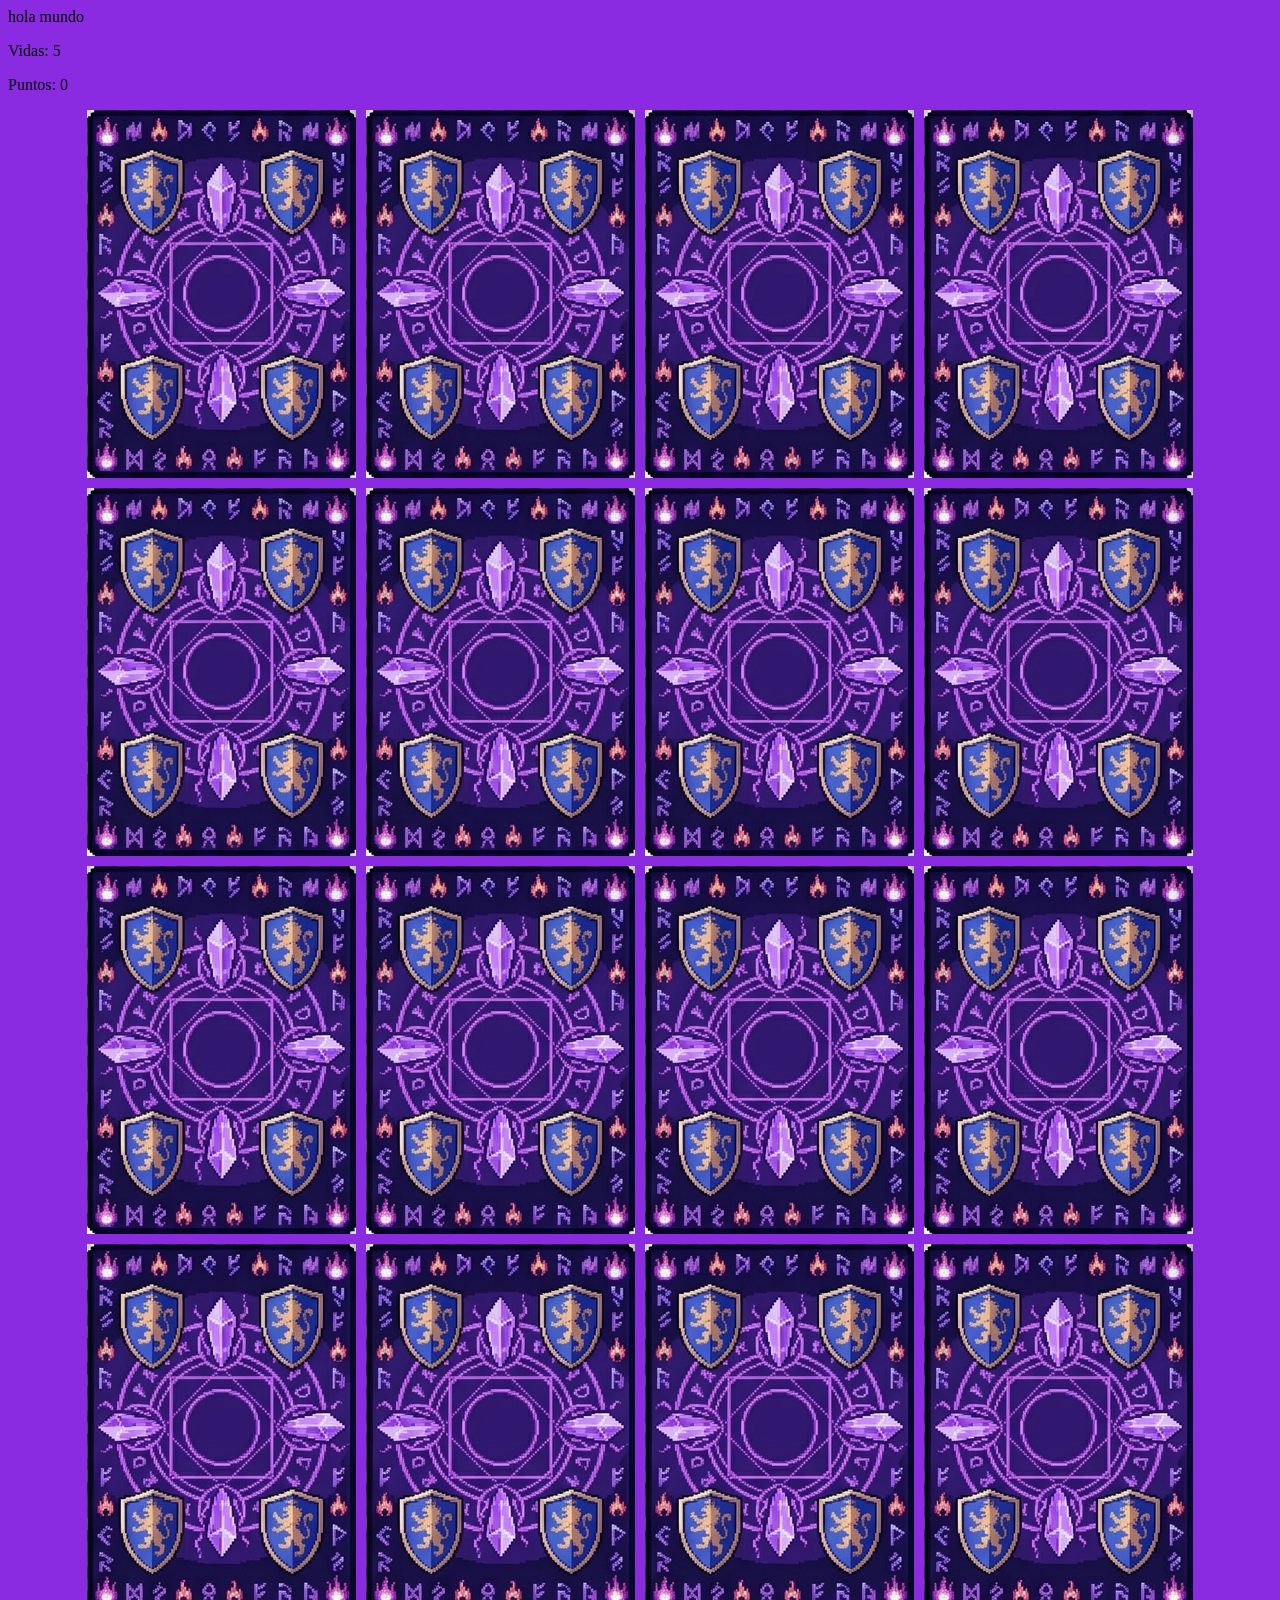
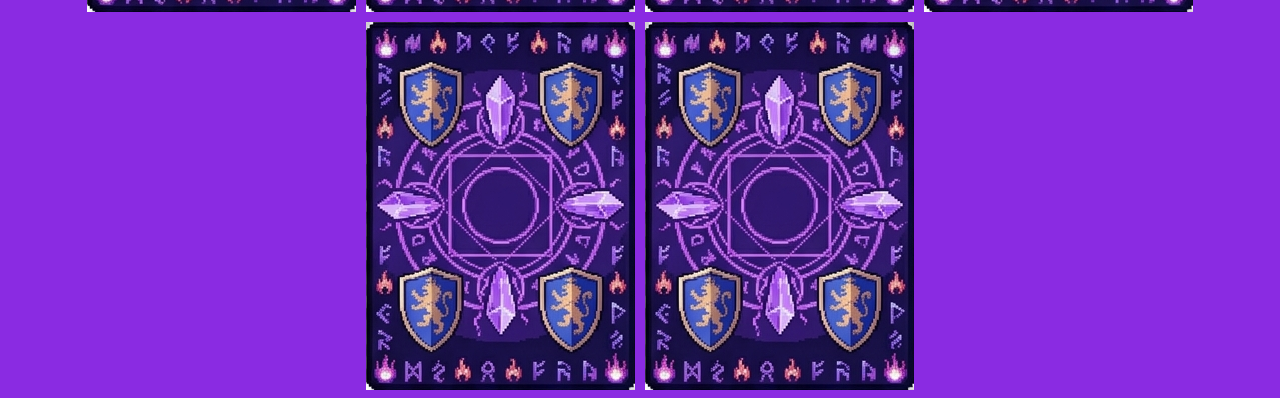
==== memory_card.html @ 5c4fcfcf "first commit" ====
<!doctype html>
<html lang="en">
  <head>
    <meta charset="UTF-8" />
    <meta name="viewport" content="width=device-width, initial-scale=1.0" />
    <title>Memory Card</title>
    <link rel="stylesheet" href="css/style.css" />
  </head>
  <body>
    hola mundo

    <div>
      <p>Vidas: <span id="Vida">5</span></p>
      <p>Puntos: <span id="Puntos">0</span></p>
    </div>

    <div id="mesa-imagenes"></div>

    <script src="memory-card.js"></script>
  </body>
</html>
---- css/style.css ----
body {
  background-color: blueviolet;
}

#mesa-imagenes {
  display: flex;
  gap: 10px;
  flex-wrap: wrap;
  justify-content: center;
}

.card {
  width: 269px;
  height: 368px;
  perspective: 1000px;
}

.card_inner {
  width: 100%;
  height: 100%;
  transition: transform 0.6s;
  transform-style: preserve-3d;
  position: relative;
}

.card.flipped .card_inner {
  transform: rotateY(900deg);
}

.front,
.back {
  position: absolute;
  width: 100%;
  height: 100%;
  backface-visibility: hidden;
}

.front {
  transform: rotateY(900deg);
}
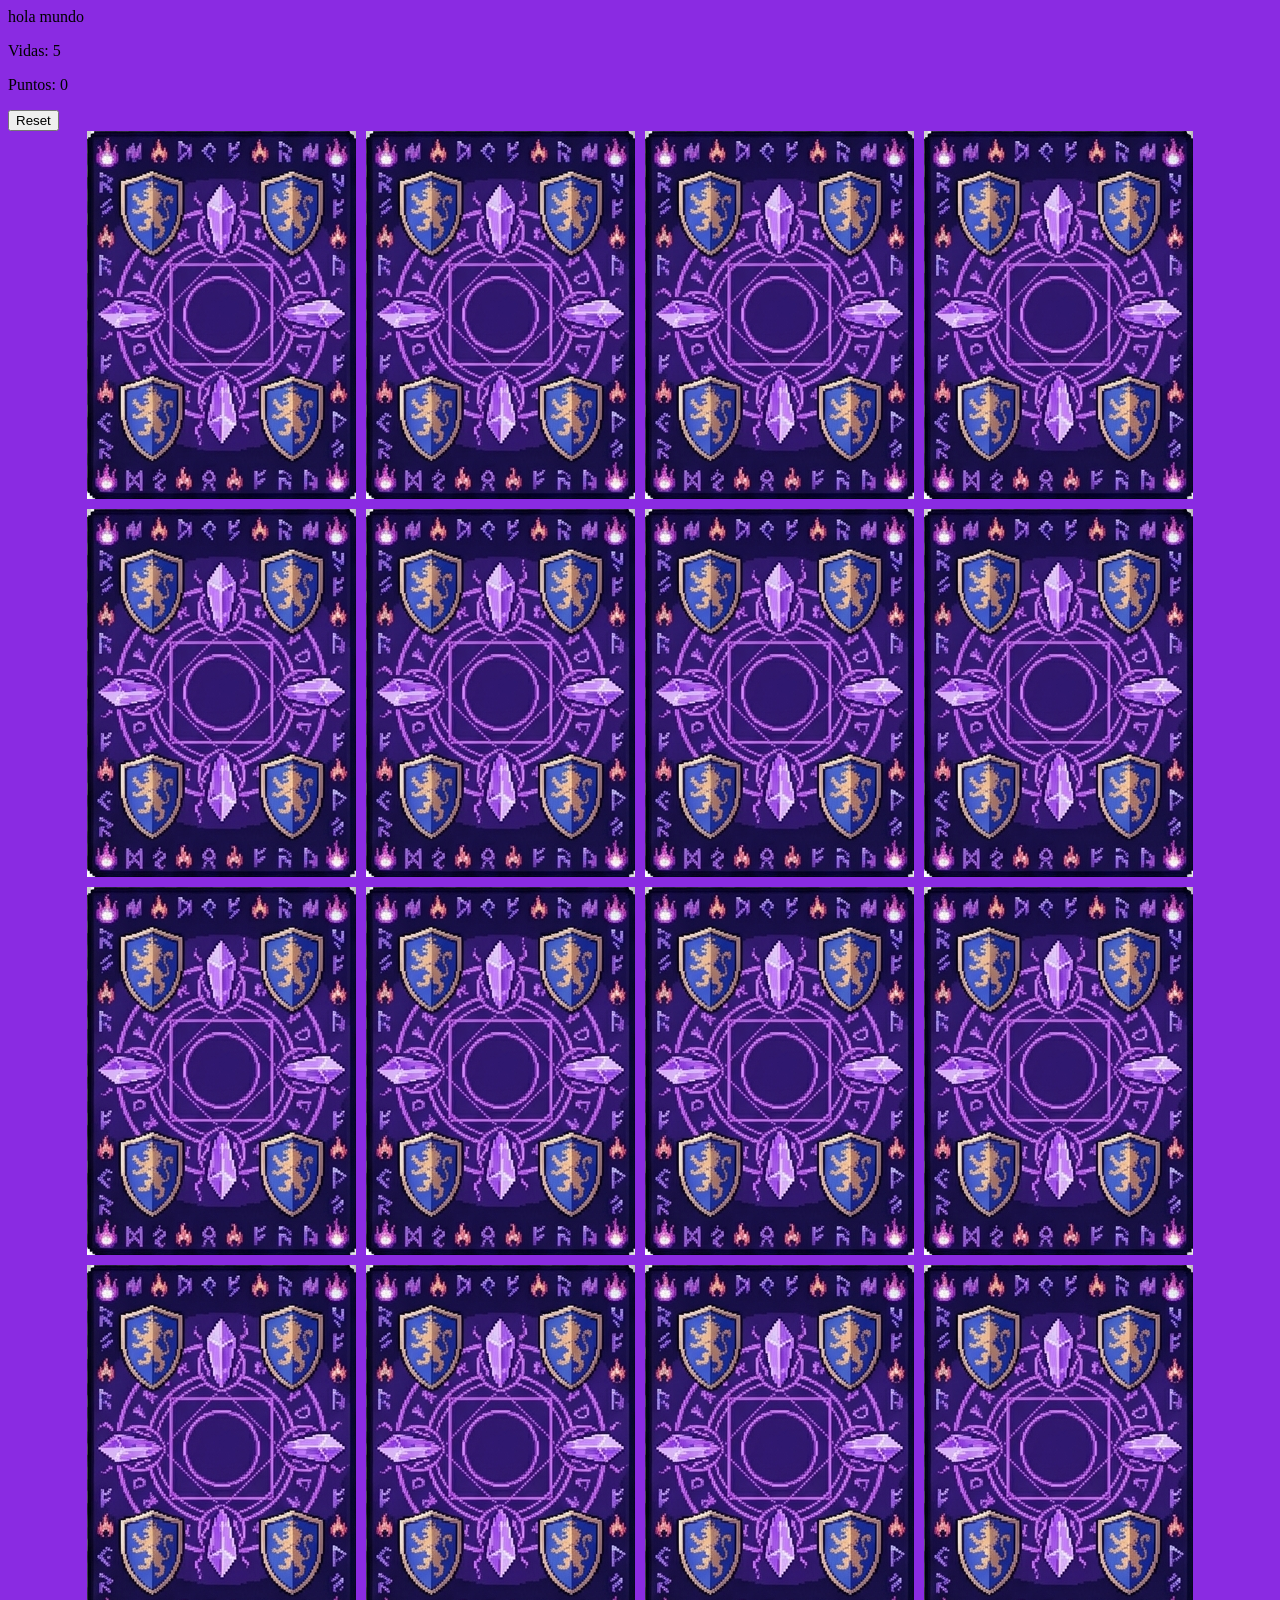
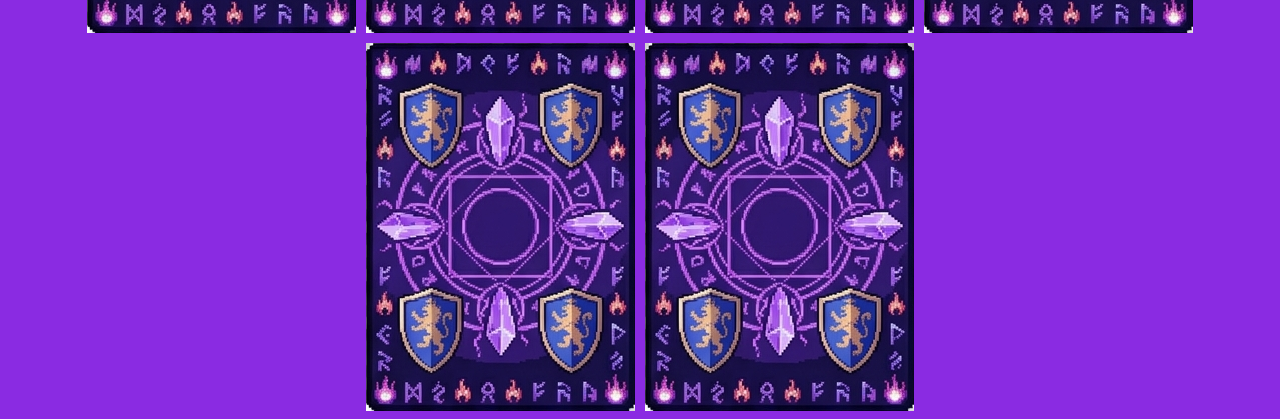
==== commit 38e33550: "12 06 26" ====
--- a/memory_card.html
+++ b/memory_card.html
@@ -12,6 +12,7 @@
     <div>
       <p>Vidas: <span id="Vida">5</span></p>
       <p>Puntos: <span id="Puntos">0</span></p>
+      <button id="Reset">Reset</button>
     </div>
 
     <div id="mesa-imagenes"></div>
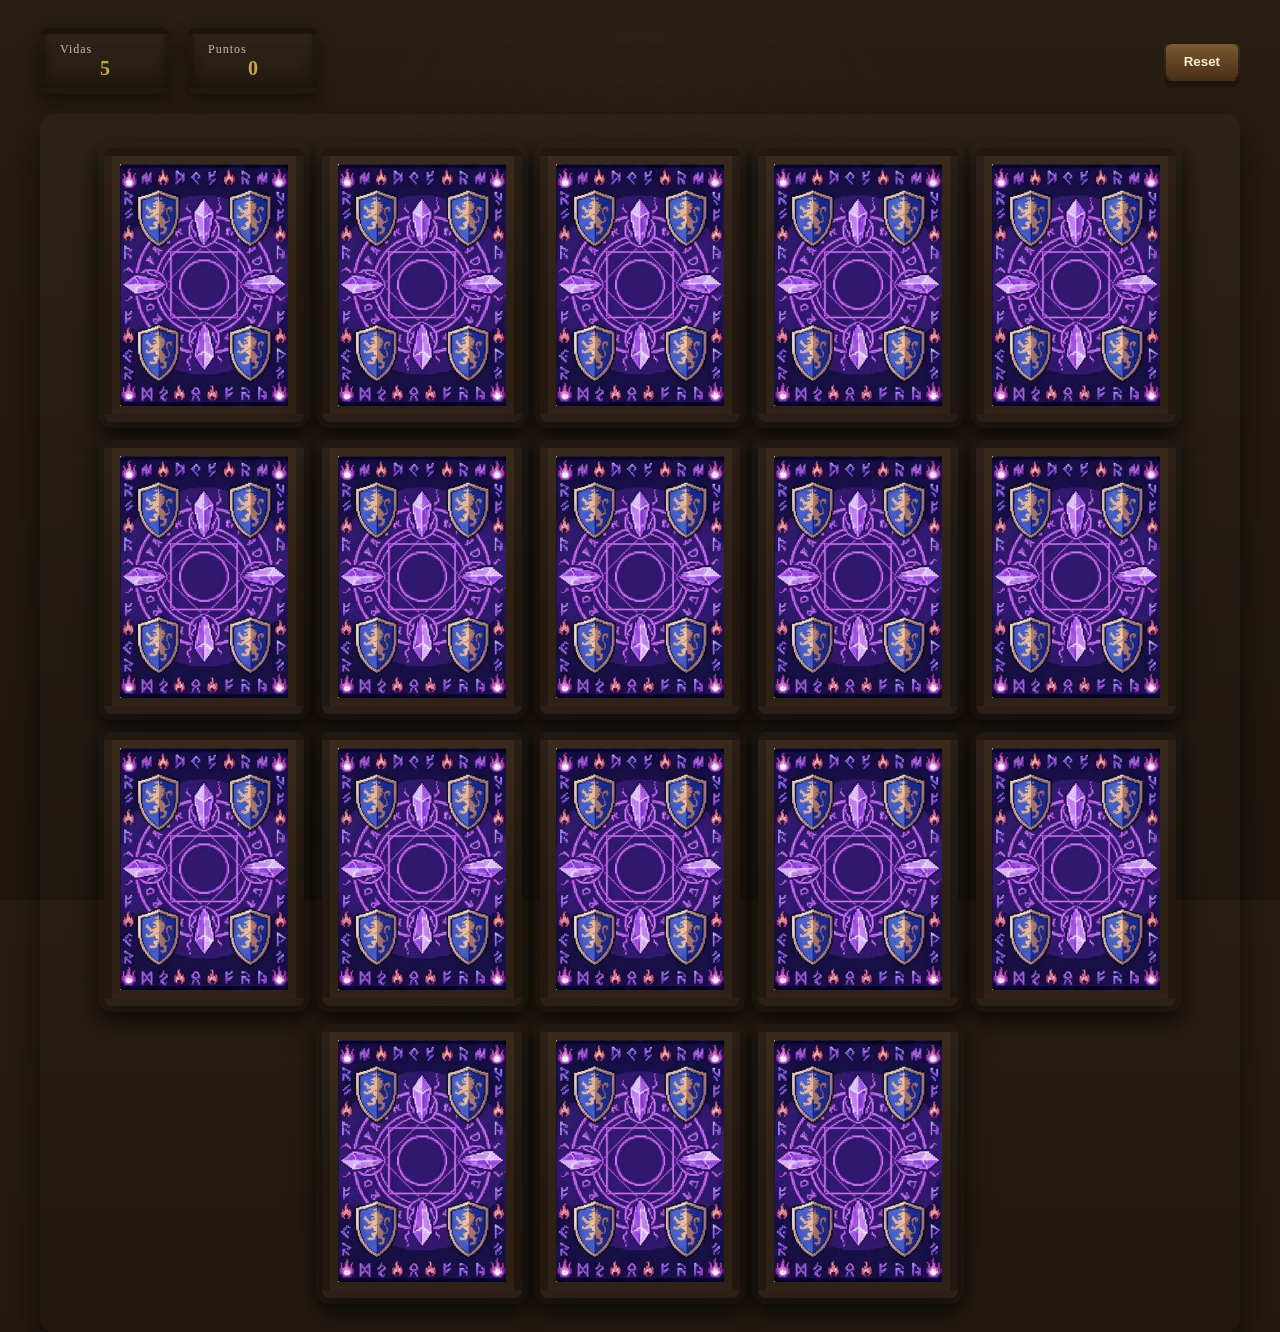
==== commit 7700788d: "Version 2.0 con el visual incluido IA" ====
--- a/memory_card.html
+++ b/memory_card.html
@@ -7,16 +7,132 @@
     <link rel="stylesheet" href="css/style.css" />
   </head>
   <body>
-    hola mundo
+    <!-- Scene and HUD (kept existing IDs for JS compatibility) -->
+    <div class="scene">
+      <header class="hud">
+        <div class="panel">
+          <div class="panel-title">Vidas</div>
+          <div class="panel-value" id="Vida">5</div>
+        </div>
+        <div class="panel">
+          <div class="panel-title">Puntos</div>
+          <div class="panel-value" id="Puntos">0</div>
+        </div>
+        <div class="controls">
+          <button id="Reset" class="btn-reset">Reset</button>
+        </div>
+      </header>
 
-    <div>
-      <p>Vidas: <span id="Vida">5</span></p>
-      <p>Puntos: <span id="Puntos">0</span></p>
-      <button id="Reset">Reset</button>
+      <main class="board-wrap">
+        <div id="mesa-imagenes" class="board"></div>
+      </main>
     </div>
 
-    <div id="mesa-imagenes"></div>
+    <script src="memory-card.js"></script>
 
-    <script src="memory-card.js"></script>
+    <!-- Visual-only overlay for win/lose (non-intrusive, does not change game logic) -->
+    <div id="game-overlay" aria-hidden="true" role="dialog"></div>
+
+    <script>
+      (function () {
+        const vidaEl = document.getElementById("Vida");
+        const board = document.getElementById("mesa-imagenes");
+        const overlay = document.getElementById("game-overlay");
+        let shown = false;
+
+        function buildOverlay(title, message, type) {
+          overlay.className = "";
+          overlay.classList.add(type);
+          overlay.innerHTML = "";
+          const panel = document.createElement("div");
+          panel.className = "panel";
+          const h1 = document.createElement("h1");
+          h1.textContent = title;
+          const p = document.createElement("p");
+          p.textContent = message;
+          const btn = document.createElement("button");
+          btn.textContent = "Cerrar";
+          btn.className = "btn-reset";
+          btn.style.marginTop = "14px";
+          btn.addEventListener("click", () => {
+            overlay.classList.remove("visible");
+            overlay.setAttribute("aria-hidden", "true");
+            shown = false;
+            overlay.innerHTML = '';
+          });
+          panel.appendChild(h1);
+          panel.appendChild(p);
+          panel.appendChild(btn);
+          overlay.appendChild(panel);
+        }
+
+        function showOverlay(title, message, type) {
+          if (shown) return;
+          shown = true;
+          buildOverlay(title, message, type);
+          overlay.classList.add("visible");
+          overlay.setAttribute("aria-hidden", "false");
+          // also fire a native alert for legacy support
+          //setTimeout(()=>{try{alert(title+"\n\n"+message)}catch(e){}},80);
+        }
+
+        // Observe Vida changes
+        if (vidaEl) {
+          const moVida = new MutationObserver(() => {
+            const v = parseInt(vidaEl.textContent || "0", 10);
+            if (v <= 0) {
+              showOverlay(
+                "Has perdido",
+                "Te has quedado sin vidas. Intenta de nuevo.",
+                "lose",
+              );
+            }
+          });
+          moVida.observe(vidaEl, {
+            characterData: true,
+            childList: true,
+            subtree: true,
+          });
+        }
+
+        // Observe board for empty -> win
+        if (board) {
+          const moBoard = new MutationObserver(() => {
+            // if board empty and overlay not shown and there are no back cards left -> win
+            const backs = board.querySelectorAll(".back");
+            if (backs.length === 0 && board.children.length > 0) {
+              // there are cards but no backs: matched state, but we avoid showing repeatedly
+              showOverlay(
+                "¡Ganaste!",
+                "Encontraste todas las parejas. Bien jugado.",
+                "win",
+              );
+            } else if (board.children.length === 0) {
+              // if fully empty (safety), treat as win when not in reset flow
+              // small timeout to avoid brief empty state during reset
+              setTimeout(() => {
+                if (board.children.length === 0)
+                  showOverlay(
+                    "¡Ganaste!",
+                    "Encontraste todas las parejas. Bien jugado.",
+                    "win",
+                  );
+              }, 200);
+            }
+          });
+          moBoard.observe(board, { childList: true, subtree: true });
+        }
+
+        const resetBtn = document.getElementById('Reset');
+        if(resetBtn){
+          resetBtn.addEventListener('click', ()=>{
+            shown = false;
+            overlay.classList.remove('visible');
+            overlay.setAttribute('aria-hidden','true');
+            overlay.innerHTML = '';
+          });
+        }
+      })();
+    </script>
   </body>
 </html>
--- a/css/style.css
+++ b/css/style.css
@@ -1,40 +1,179 @@
-body {
-  background-color: blueviolet;
+/* Medieval Memory Card — Visual & Animation layer only */
+:root{
+  --bg-wood:#2f2317; /* dark wood */
+  --bg-stone:#2a2a2a;
+  --accent-gold:#c9a84a;
+  --accent-burnt:#7a4a2b;
+  --panel-brown:#3b2a1f;
+  --muted-gray:#bdb6ad;
+  --card-edge:#a67c52;
+  --card-surface:linear-gradient(180deg,#3a2a1e 0%, #2d2015 60%);
+  --shadow-strong: 0 18px 40px rgba(0,0,0,0.6);
+  --shadow-soft: 0 8px 20px rgba(0,0,0,0.45);
 }
 
-#mesa-imagenes {
-  display: flex;
-  gap: 10px;
-  flex-wrap: wrap;
-  justify-content: center;
+/* Page background resembling an aged wooden table with warm vignette */
+html,body{height:100%;}
+body{
+  margin:0;
+  font-family: "Cinzel", "Times New Roman", serif;
+  background:
+    radial-gradient(1200px 600px at 50% 10%, rgba(50,35,20,0.25), transparent 20%),
+    linear-gradient(180deg, rgba(0,0,0,0.15), rgba(0,0,0,0.35)),
+    var(--bg-wood);
+  color:var(--muted-gray);
+  -webkit-font-smoothing:antialiased;
+  -moz-osx-font-smoothing:grayscale;
+  padding:28px;
+  box-sizing:border-box;
 }
 
-.card {
-  width: 269px;
-  height: 368px;
-  perspective: 1000px;
+/* Container layout */
+.scene{max-width:1200px;margin:0 auto;}
+.hud{display:flex;gap:18px;align-items:center;justify-content:space-between;margin-bottom:20px}
+.panel{background:linear-gradient(180deg, rgba(255,255,255,0.03), rgba(0,0,0,0.08));
+  border:6px solid rgba(0,0,0,0.25); padding:8px 14px; border-radius:8px;min-width:90px;box-shadow:var(--shadow-soft), inset 0 -6px 12px rgba(0,0,0,0.25)}
+.panel-title{font-size:12px;color:rgba(240,230,200,0.8);letter-spacing:1px}
+.panel-value{font-size:20px;color:var(--accent-gold);font-weight:700;text-align:center}
+.controls{margin-left:auto}
+
+/* Reset button styled as a medieval plaque */
+.btn-reset{
+  appearance:none;border:0;padding:10px 18px;border-radius:8px;cursor:pointer;
+  background: linear-gradient(180deg, #7b5a2f, #4a2f18);
+  color: #f6ecd2;font-weight:700;border:2px solid rgba(0,0,0,0.45);
+  box-shadow: 0 6px 0 rgba(0,0,0,0.25), inset 0 -4px 8px rgba(255,255,255,0.02);
+  transition: transform 0.12s ease, box-shadow 0.12s ease, filter 0.12s ease;
+}
+.btn-reset:hover{transform:translateY(-3px);box-shadow: 0 12px 20px rgba(0,0,0,0.4);filter:brightness(1.05)}
+.btn-reset:active{transform:translateY(1px) scale(0.995);box-shadow: 0 6px 10px rgba(0,0,0,0.28)}
+
+/* Board container with subtle raised panel */
+.board-wrap{background: linear-gradient(180deg, rgba(255,255,255,0.02), rgba(0,0,0,0.08)); padding:22px;border-radius:14px;box-shadow:var(--shadow-strong);}
+.board{display:flex;flex-wrap:wrap;gap:18px;justify-content:center;align-items:center;padding:12px}
+
+/* Card base — keep JS classes same as existing logic */
+.card{width:200px;height:274px;perspective:1200px;display:inline-block}
+.card_inner{width:100%;height:100%;transition:transform 0.6s cubic-bezier(.2,.9,.3,1);transform-style:preserve-3d;position:relative;border-radius:10px}
+
+/* Preserve original flip transform used by JS (do not change rotate values) */
+.card.flipped .card_inner{transform:rotateY(900deg)}
+
+.front,.back{position:absolute;inset:0;width:100%;height:100%;backface-visibility:hidden;border-radius:8px;object-fit:cover}
+.front{transform:rotateY(180deg);}
+
+/* Visual appearance of the back (card back) */
+.back{
+  background:var(--card-surface);
+  border:8px solid rgba(0,0,0,0.25);
+  box-shadow: 0 10px 30px rgba(0,0,0,0.5), inset 0 -6px 12px rgba(255,255,255,0.02);
+  padding:8px; box-sizing:border-box;display:block
 }
 
-.card_inner {
-  width: 100%;
-  height: 100%;
-  transition: transform 0.6s;
-  transform-style: preserve-3d;
-  position: relative;
+/* Make the cards look like physical pieces */
+.card::before{content:"";position:absolute;inset:0;border-radius:10px;pointer-events:none;
+  background:linear-gradient(180deg,rgba(255,255,255,0.02),transparent);mix-blend-mode:soft-light}
+.card::after{content:"";position:absolute;inset:-6px;border-radius:14px;z-index:-1;background:transparent;box-shadow:var(--shadow-soft)}
+
+/* Decorative carved border using an inner glow and edge */
+.card_inner::before{content:"";position:absolute;inset:6px;border-radius:6px;padding:6px;pointer-events:none;border:3px solid rgba(0,0,0,0.25);box-shadow:inset 0 1px 0 rgba(255,255,255,0.03)}
+
+/* Hover elevation */
+.card:hover{transform:translateY(-6px)}
+.card:hover .card_inner{box-shadow:0 20px 40px rgba(0,0,0,0.55); /* no transform here to avoid overriding flip */}
+
+/* Entrance animation (cards placed on table) */
+@keyframes placeIn{0%{opacity:0;transform:translateY(-18px) scale(.92) rotateX(6deg)}60%{opacity:1;transform:translateY(4px) scale(1.03) rotateX(0)}100%{opacity:1;transform:translateY(0) scale(1) rotateX(0)}}
+
+/* Shuffle visual: short burst of rotation/translation */
+@keyframes shuffleBurst{
+  0%{transform:translateY(0) rotate(0deg)}
+  20%{transform:translateY(-6px) rotate(-6deg)}
+  40%{transform:translateY(6px) rotate(8deg)}
+  60%{transform:translateY(-4px) rotate(-4deg)}
+  100%{transform:translateY(0) rotate(0deg)}
 }
 
-.card.flipped .card_inner {
-  transform: rotateY(900deg);
+/* Apply entrance and shuffle with staggered delays (supports up to 18 cards) */
+#mesa-imagenes .card{opacity:0;transform-origin:50% 50%;animation:shuffleBurst 1.2s ease both, placeIn 0.5s cubic-bezier(.2,.9,.3,1) both;}
+#mesa-imagenes .card:nth-child(1){animation-delay:0s,0s}
+#mesa-imagenes .card:nth-child(2){animation-delay:0.02s,0.06s}
+#mesa-imagenes .card:nth-child(3){animation-delay:0.04s,0.12s}
+#mesa-imagenes .card:nth-child(4){animation-delay:0.06s,0.18s}
+#mesa-imagenes .card:nth-child(5){animation-delay:0.08s,0.24s}
+#mesa-imagenes .card:nth-child(6){animation-delay:0.10s,0.30s}
+#mesa-imagenes .card:nth-child(7){animation-delay:0.12s,0.36s}
+#mesa-imagenes .card:nth-child(8){animation-delay:0.14s,0.42s}
+#mesa-imagenes .card:nth-child(9){animation-delay:0.16s,0.48s}
+#mesa-imagenes .card:nth-child(10){animation-delay:0.18s,0.54s}
+#mesa-imagenes .card:nth-child(11){animation-delay:0.20s,0.60s}
+#mesa-imagenes .card:nth-child(12){animation-delay:0.22s,0.66s}
+#mesa-imagenes .card:nth-child(13){animation-delay:0.24s,0.72s}
+#mesa-imagenes .card:nth-child(14){animation-delay:0.26s,0.78s}
+#mesa-imagenes .card:nth-child(15){animation-delay:0.28s,0.84s}
+#mesa-imagenes .card:nth-child(16){animation-delay:0.30s,0.90s}
+#mesa-imagenes .card:nth-child(17){animation-delay:0.32s,0.96s}
+#mesa-imagenes .card:nth-child(18){animation-delay:0.34s,1.02s}
+
+/* Positive feedback: when back image has been removed by the game, make the remaining front glow/gild */
+/* Uses :has — modern browsers support; fallback below will gently highlight flipped cards */
+.card:not(:has(.back)) .front{
+  animation:golden 1s ease both;
+  transform-origin:center center;
+  box-shadow: 0 18px 40px rgba(201,168,74,0.15), 0 2px 12px rgba(0,0,0,0.6);
 }
+@keyframes golden{0%{filter:brightness(0.9) saturate(.8);transform:scale(1)}50%{filter:brightness(1.25) drop-shadow(0 6px 14px rgba(201,168,74,0.25));transform:scale(1.07)}100%{filter:none;transform:scale(1)}}
 
-.front,
-.back {
-  position: absolute;
-  width: 100%;
-  height: 100%;
-  backface-visibility: hidden;
+/* Fallback mild gild for flipped cards while waiting for removal */
+.card.flipped .front{filter: drop-shadow(0 8px 16px rgba(201,168,74,0.06));}
+
+/* Incorrect pair feedback: when the card flips back (flipped class removed), create quick shake + red flash */
+@keyframes shakeX{0%{transform:translateX(0)}20%{transform:translateX(-8px)}40%{transform:translateX(6px)}60%{transform:translateX(-4px)}80%{transform:translateX(2px)}100%{transform:translateX(0)}}
+
+/* Apply a subtle shake on unflip by animating the card_inner when class flipped is removed.
+   This will run whenever a card transitions back (i.e., on incorrect pair). */
+.card:not(.flipped) .card_inner{
+  /* only animate shake when transform is changing (user action). Use a short delay so initial load animations finish first */
+  animation: shakeX 0.45s ease 0.7s paused;
 }
+/* Unpause the animation when the element had the flipped class recently — the flip toggle triggers a repaint and restarts animations.
+   Browsers will treat the property change as a state change and the animation will play when applicable. */
+.card:not(.flipped) .card_inner[style], .card:not(.flipped):active .card_inner{animation-play-state:running}
 
-.front {
-  transform: rotateY(900deg);
-}
+/* Add a red-tinted flash during the shake (transient) */
+.card:not(.flipped) .card_inner::after{content:"";position:absolute;inset:0;border-radius:8px;pointer-events:none;opacity:0;transition:opacity .25s}
+.card:not(.flipped) .card_inner[style]::after, .card:not(.flipped):active .card_inner::after{background:linear-gradient(90deg, rgba(200,20,20,0.12), rgba(200,40,40,0.06));opacity:1}
+
+/* Make front images sit nicely with borders */
+.front{border-radius:6px;box-shadow:inset 0 -6px 12px rgba(0,0,0,0.25)}
+
+/* Reset visual animation (when Reset button focused) — play absorbing fade on board */
+/* Use sibling selector — button keeps focus after click so this runs while JS clears and rebuilds board */
+#Reset:focus ~ .board-wrap .board::before{
+  content:"";position:absolute;inset:0;background:radial-gradient(circle at center, rgba(50,35,20,0.0) 0%, rgba(20,10,6,0.85) 70%);border-radius:14px;animation:absorb 0.9s ease both;pointer-events:none;z-index:10}
+@keyframes absorb{0%{opacity:0;transform:scale(1);filter:blur(0)}60%{opacity:1;transform:scale(.98);filter:blur(2px)}100%{opacity:1;transform:scale(.96);filter:blur(6px)}}
+
+/* Responsiveness */
+@media (max-width:740px){.card{width:140px;height:190px}.panel-value{font-size:16px}}
+
+/* Keep any existing small rules intact if present */
+
+/* Ensure flipped state has priority over hover transforms */
+.card.flipped .card_inner{transform:rotateY(180deg) !important}
+
+/* Prevent hover/effects on matched/removed cards (no .back present) */
+.card:not(:has(.back)){pointer-events:none;opacity:1}
+.card:not(:has(.back)) .card_inner{transition:none !important;transform:none !important;box-shadow:none}
+
+/* Overlay for win/lose */
+#game-overlay{position:fixed;inset:0;display:flex;align-items:center;justify-content:center;pointer-events:none;opacity:0;transition:opacity .35s ease;z-index:999}
+#game-overlay.visible{pointer-events:auto;opacity:1}
+#game-overlay .panel{min-width:320px;max-width:90%;text-align:center;padding:32px;border-radius:12px;background:linear-gradient(180deg, rgba(20,12,8,0.95), rgba(10,6,4,0.95));box-shadow:0 30px 60px rgba(0,0,0,0.6);border:4px solid rgba(201,168,74,0.12)}
+#game-overlay h1{margin:0 0 8px 0;font-size:28px;color:var(--accent-gold);letter-spacing:1px}
+#game-overlay p{margin:0;color:var(--muted-gray)}
+@keyframes overlayPulse{0%{transform:scale(.98);opacity:.9}50%{transform:scale(1.02);opacity:1}100%{transform:scale(1);opacity:1}}
+#game-overlay.visible .panel{animation:overlayPulse .6s ease both}
+
+/* Win / lose specific stylings */
+#game-overlay.win .panel{border-color:rgba(201,168,74,0.6);box-shadow:0 40px 80px rgba(201,168,74,0.08)}
+#game-overlay.lose .panel{border-color:rgba(200,30,30,0.6);box-shadow:0 40px 80px rgba(200,30,30,0.06)}
